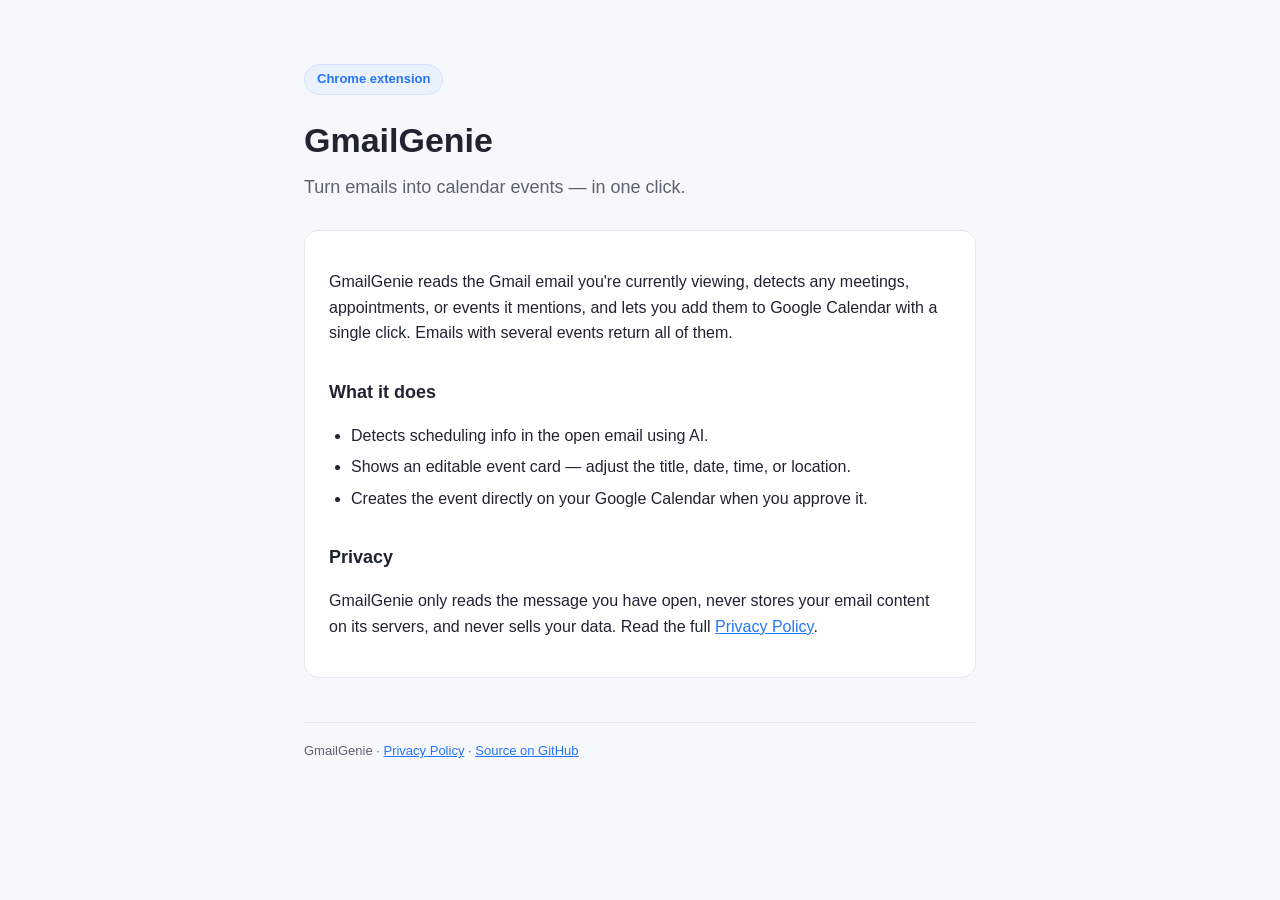
==== index.html @ 7315829f "Add custom domain (getgenie-mail.xyz) + landing page CNAME points GitHub Pages at getgenie-mail.xyz " ====
<!DOCTYPE html>
<html lang="en">
<head>
  <meta charset="UTF-8" />
  <meta name="viewport" content="width=device-width, initial-scale=1.0" />
  <title>GmailGenie — turn emails into calendar events</title>
  <meta name="description" content="GmailGenie is a Chrome extension that detects scheduling info in the Gmail email you're reading and adds it to Google Calendar in one click." />
  <style>
    :root { --ink:#1f2430; --soft:#5b6270; --line:#e6e8ee; --accent:#2575fc; }
    * { box-sizing: border-box; }
    body {
      margin: 0; background: #f7f8fc; color: var(--ink);
      font-family: -apple-system, BlinkMacSystemFont, "Segoe UI", Roboto, Arial, sans-serif;
      line-height: 1.6;
    }
    .wrap { max-width: 720px; margin: 0 auto; padding: 64px 24px 80px; }
    .badge {
      display: inline-block; font-size: 13px; font-weight: 600; color: var(--accent);
      background: #eaf1ff; border: 1px solid #d6e4ff; border-radius: 999px; padding: 4px 12px;
    }
    h1 { font-size: 34px; margin: 18px 0 6px; }
    .tag { font-size: 18px; color: var(--soft); margin: 0 0 28px; }
    h2 { font-size: 18px; margin: 32px 0 8px; }
    ul { padding-left: 22px; } li { margin: 6px 0; }
    a { color: var(--accent); }
    .card {
      background: #fff; border: 1px solid var(--line); border-radius: 14px;
      padding: 22px 24px; margin-top: 24px;
    }
    footer { color: var(--soft); font-size: 13px; margin-top: 44px; border-top: 1px solid var(--line); padding-top: 18px; }
  </style>
</head>
<body>
  <div class="wrap">
    <span class="badge">Chrome extension</span>
    <h1>GmailGenie</h1>
    <p class="tag">Turn emails into calendar events — in one click.</p>

    <div class="card">
      <p>GmailGenie reads the Gmail email you're currently viewing, detects any meetings,
      appointments, or events it mentions, and lets you add them to Google Calendar with a
      single click. Emails with several events return all of them.</p>
      <h2>What it does</h2>
      <ul>
        <li>Detects scheduling info in the open email using AI.</li>
        <li>Shows an editable event card — adjust the title, date, time, or location.</li>
        <li>Creates the event directly on your Google Calendar when you approve it.</li>
      </ul>
      <h2>Privacy</h2>
      <p>GmailGenie only reads the message you have open, never stores your email content on
      its servers, and never sells your data. Read the full
      <a href="/privacy.html">Privacy Policy</a>.</p>
    </div>

    <footer>
      GmailGenie ·
      <a href="/privacy.html">Privacy Policy</a> ·
      <a href="https://github.com/KeltcherNeil/GmailGenie">Source on GitHub</a>
    </footer>
  </div>
</body>
</html>
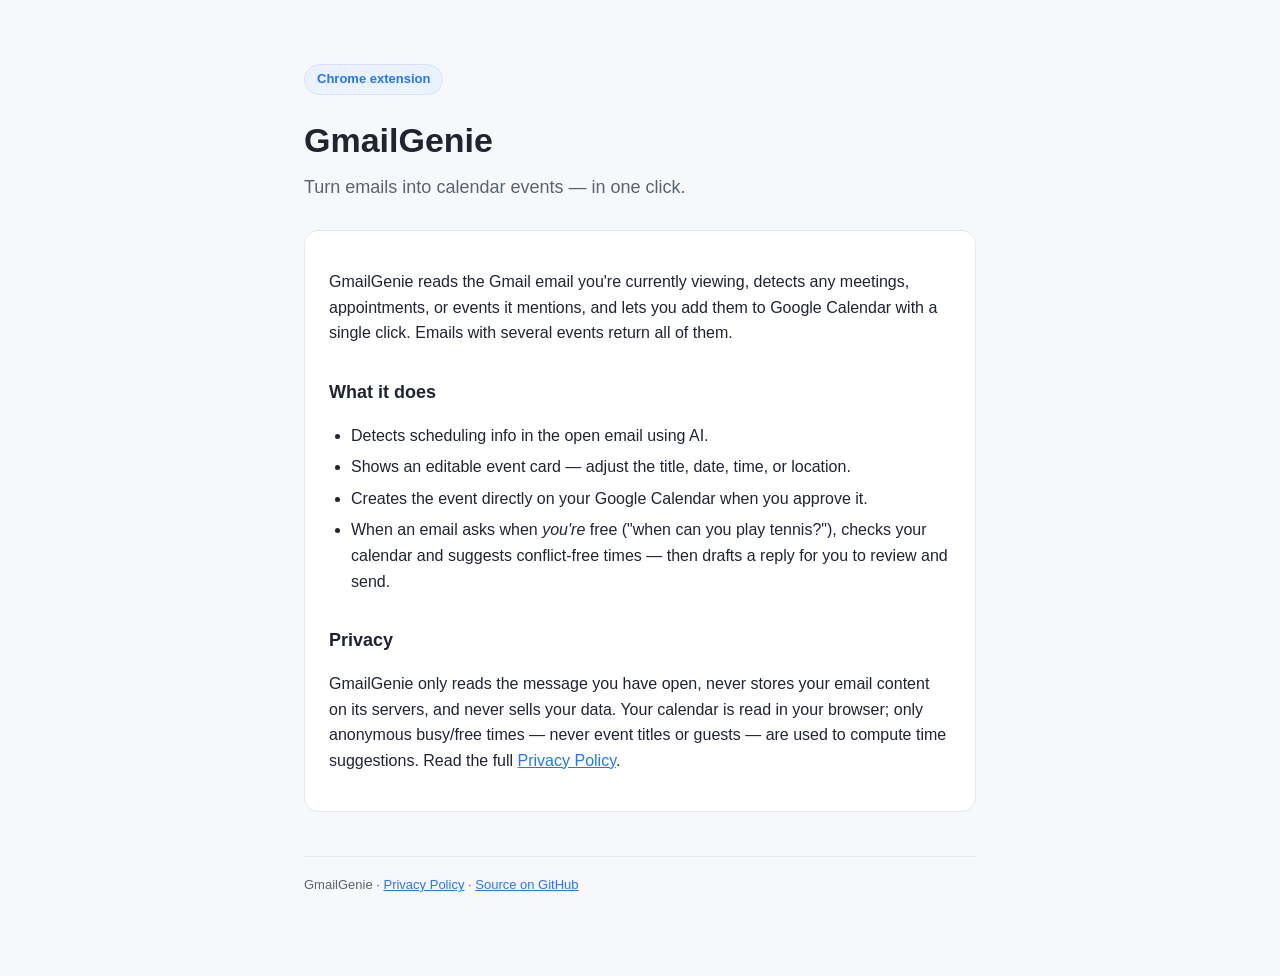
==== commit ba0cac0c: "Homepage: mention the availability feature and calendar privacy stance Verification reviewers check " ====
--- a/index.html
+++ b/index.html
@@ -45,11 +45,15 @@
         <li>Detects scheduling info in the open email using AI.</li>
         <li>Shows an editable event card — adjust the title, date, time, or location.</li>
         <li>Creates the event directly on your Google Calendar when you approve it.</li>
+        <li>When an email asks when <em>you're</em> free ("when can you play tennis?"),
+          checks your calendar and suggests conflict-free times — then drafts a reply
+          for you to review and send.</li>
       </ul>
       <h2>Privacy</h2>
       <p>GmailGenie only reads the message you have open, never stores your email content on
-      its servers, and never sells your data. Read the full
-      <a href="/privacy.html">Privacy Policy</a>.</p>
+      its servers, and never sells your data. Your calendar is read in your browser; only
+      anonymous busy/free times — never event titles or guests — are used to compute time
+      suggestions. Read the full <a href="/privacy.html">Privacy Policy</a>.</p>
     </div>
 
     <footer>
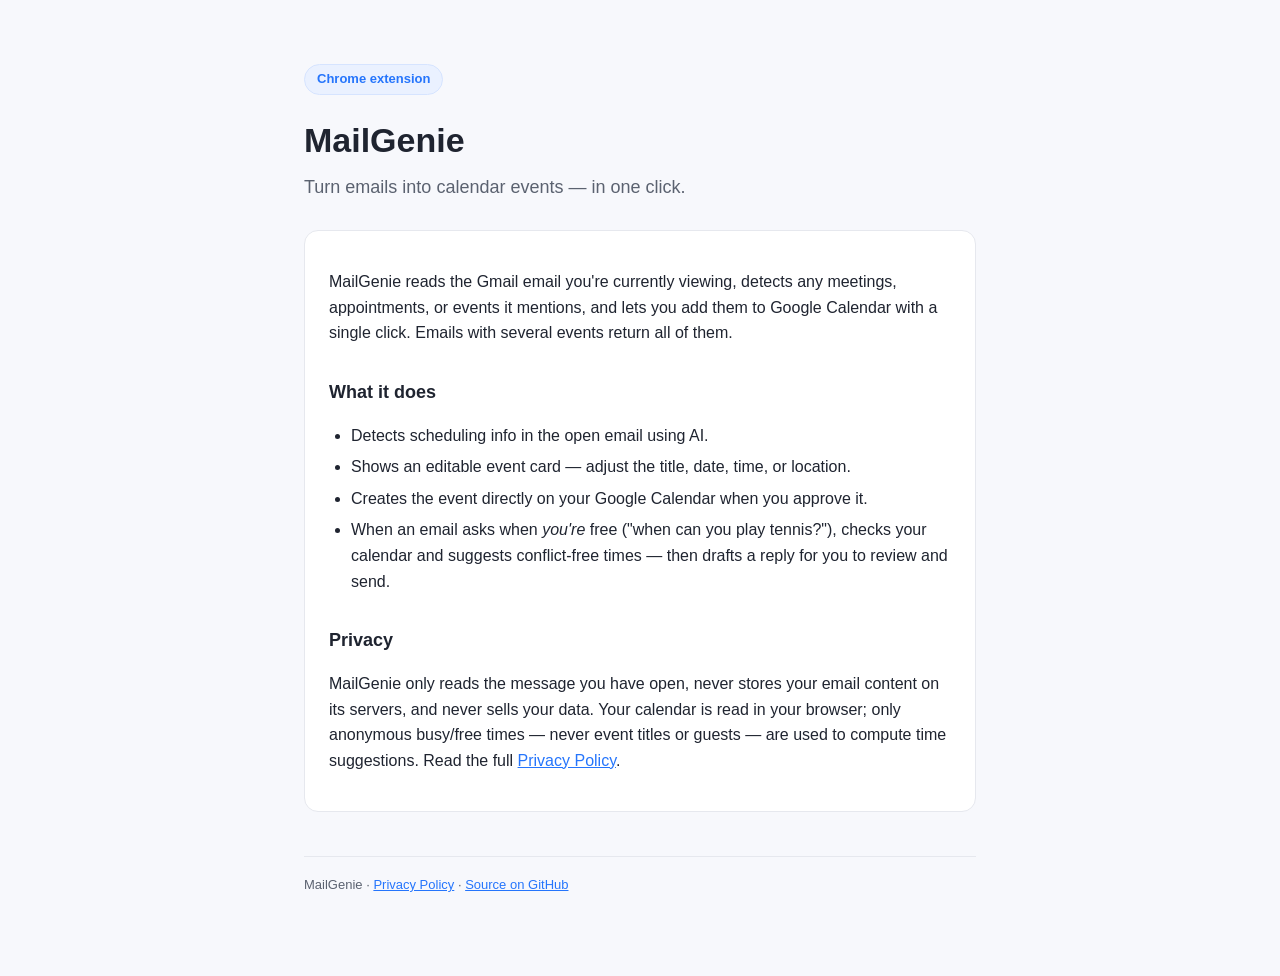
==== commit 56ecd0f1: "Rebrand public site GmailGenie → MailGenie for OAuth verification Google's OAuth verification prohib" ====
--- a/index.html
+++ b/index.html
@@ -3,8 +3,8 @@
 <head>
   <meta charset="UTF-8" />
   <meta name="viewport" content="width=device-width, initial-scale=1.0" />
-  <title>GmailGenie — turn emails into calendar events</title>
-  <meta name="description" content="GmailGenie is a Chrome extension that detects scheduling info in the Gmail email you're reading and adds it to Google Calendar in one click." />
+  <title>MailGenie — turn emails into calendar events</title>
+  <meta name="description" content="MailGenie is a Chrome extension that detects scheduling info in the Gmail email you're reading and adds it to Google Calendar in one click." />
   <style>
     :root { --ink:#1f2430; --soft:#5b6270; --line:#e6e8ee; --accent:#2575fc; }
     * { box-sizing: border-box; }
@@ -33,11 +33,11 @@
 <body>
   <div class="wrap">
     <span class="badge">Chrome extension</span>
-    <h1>GmailGenie</h1>
+    <h1>MailGenie</h1>
     <p class="tag">Turn emails into calendar events — in one click.</p>
 
     <div class="card">
-      <p>GmailGenie reads the Gmail email you're currently viewing, detects any meetings,
+      <p>MailGenie reads the Gmail email you're currently viewing, detects any meetings,
       appointments, or events it mentions, and lets you add them to Google Calendar with a
       single click. Emails with several events return all of them.</p>
       <h2>What it does</h2>
@@ -50,14 +50,14 @@
           for you to review and send.</li>
       </ul>
       <h2>Privacy</h2>
-      <p>GmailGenie only reads the message you have open, never stores your email content on
+      <p>MailGenie only reads the message you have open, never stores your email content on
       its servers, and never sells your data. Your calendar is read in your browser; only
       anonymous busy/free times — never event titles or guests — are used to compute time
       suggestions. Read the full <a href="/privacy.html">Privacy Policy</a>.</p>
     </div>
 
     <footer>
-      GmailGenie ·
+      MailGenie ·
       <a href="/privacy.html">Privacy Policy</a> ·
       <a href="https://github.com/KeltcherNeil/GmailGenie">Source on GitHub</a>
     </footer>
